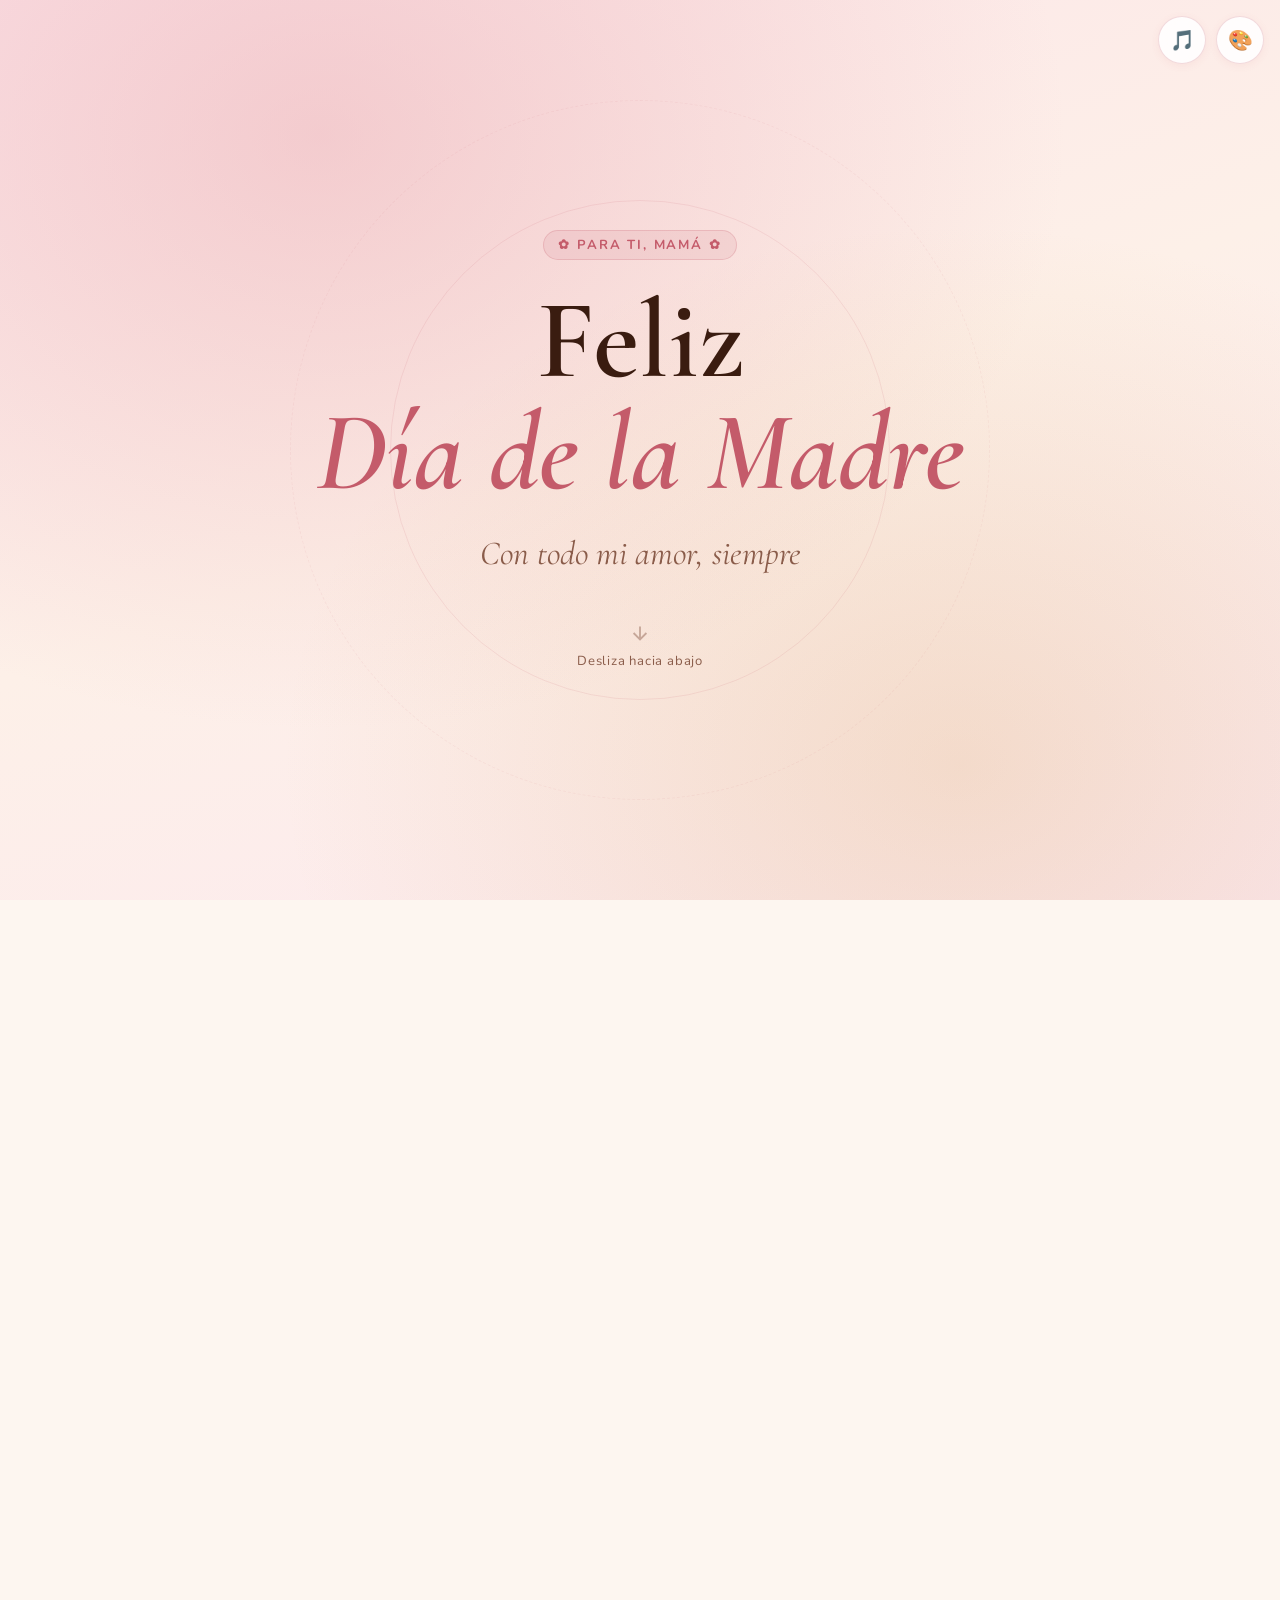
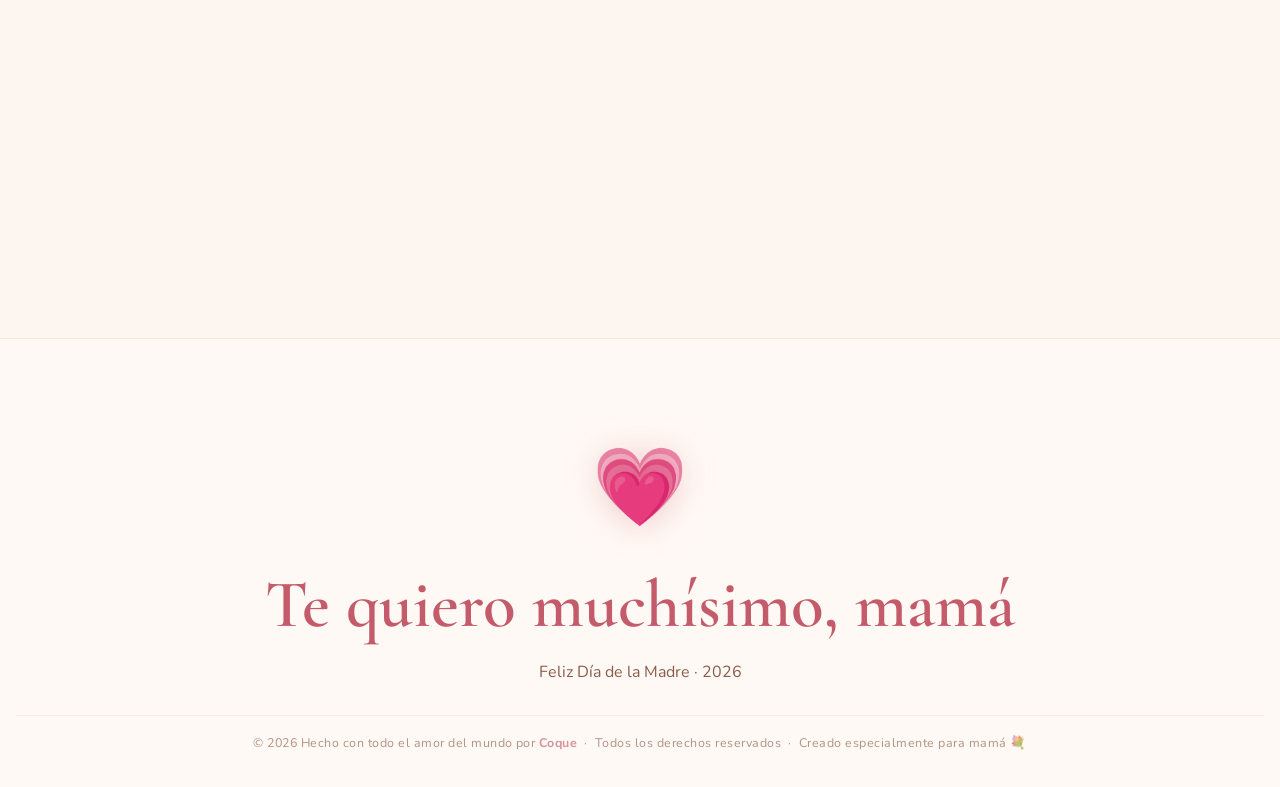
==== index.html @ 152df711 "1" ====
<!DOCTYPE html>
<html lang="es">
<head>
  <meta charset="UTF-8">
  <meta name="viewport" content="width=device-width, initial-scale=1.0">
  <meta name="description" content="Página especial del Día de la Madre">
  <title>Feliz Día de la Madre 💐</title>

  <!-- Google Fonts -->
  <link rel="preconnect" href="https://fonts.googleapis.com">
  <link rel="preconnect" href="https://fonts.gstatic.com" crossorigin>
  <link href="https://fonts.googleapis.com/css2?family=Cormorant+Garamond:ital,wght@0,400;0,600;1,400;1,600&family=Nunito:wght@300;400;600;700&display=swap" rel="stylesheet">

  <link rel="stylesheet" href="style.css">
</head>
<body>

  <!-- CANVAS flores cayendo -->
  <canvas id="flowerCanvas" aria-hidden="true"></canvas>

  <!-- CONTROLES FLOTANTES -->
  <div class="controls-bar" role="toolbar" aria-label="Controles de la página">
    <button class="ctrl-btn" id="musicBtn" aria-label="Activar música" title="Música">🎵</button>
    <button class="ctrl-btn" id="colorBtn" aria-label="Cambiar tema de color" title="Cambiar colores">🎨</button>
  </div>

  <!-- TOAST -->
  <div class="toast" id="toast" role="status" aria-live="polite"></div>

  <!-- HERO HEADER -->
  <header>
    <div class="deco-circle deco-circle-1" aria-hidden="true"></div>
    <div class="deco-circle deco-circle-2" aria-hidden="true"></div>
    <div class="header-content">
      <span class="badge">✿ Para ti, mamá ✿</span>
      <h1 class="hero-title">Feliz<br><em>Día de la Madre</em></h1>
      <p class="hero-subtitle">Con todo mi amor, siempre</p>
      <div class="scroll-hint" aria-label="Desliza hacia abajo para ver más">
        <svg width="22" height="22" viewBox="0 0 24 24" fill="none" stroke="currentColor" stroke-width="2" aria-hidden="true">
          <path d="M12 5v14M5 12l7 7 7-7"/>
        </svg>
        <span>Desliza hacia abajo</span>
      </div>
    </div>
  </header>

  <!-- MENSAJE PRINCIPAL -->
  <section class="message-section fade-in" aria-labelledby="msg-title">
    <span class="section-label">✦ Mi mensaje ✦</span>
    <h2 class="message-title" id="msg-title">
      Para la persona más<br>especial de mi vida
    </h2>
    <div class="message-body">
      <p>Mamá, hay palabras que se quedan pequeñas cuando intento describir todo lo que significas para mí. Eres mi primer hogar, mi refugio en las tormentas y la razón por la que sé lo que es el amor incondicional.</p>
      <p>Cada abrazo tuyo me recuerda que todo va a estar bien. Cada consejo que me has dado lleva en él años de sabiduría y cariño. No hay forma de devolverte todo lo que me has dado, pero quiero que sepas que te llevo en el corazón cada día.</p>
      <p>Gracias por ser tú. Gracias por existir. Gracias por ser mi mamá. 🌸</p>
    </div>
    <div class="divider" aria-hidden="true">
      <div class="divider-line"></div>
      <div class="divider-icon">❋</div>
      <div class="divider-line"></div>
    </div>
  </section>

  <!-- GALERÍA POLAROID -->
  <div class="polaroid-strip fade-in">
    <div class="polaroid">
      <div class="polaroid-img" aria-hidden="true">🌸</div>
      <p class="polaroid-label">Siempre juntas</p>
    </div>
    <div class="polaroid">
      <div class="polaroid-img" aria-hidden="true">💐</div>
      <p class="polaroid-label">Para siempre</p>
    </div>
    <div class="polaroid">
      <div class="polaroid-img" aria-hidden="true">🌷</div>
      <p class="polaroid-label">Te quiero, mamá</p>
    </div>
    <div class="polaroid">
      <div class="polaroid-img" aria-hidden="true">💖</div>
      <p class="polaroid-label">Mi favorita</p>
    </div>
  </div>

  <!-- FOTOS -->
  <section class="photos-section fade-in" aria-labelledby="photos-title">
    <h2 class="photos-title" id="photos-title">Nuestros momentos juntos</h2>
    <p class="photos-hint">Haz clic en los marcos para añadir tus fotos 📷</p>
    <div class="photos-grid">

      <div class="photo-card">
        <label class="upload-slot" for="upload1">
          <input type="file" id="upload1" accept="image/*" onchange="loadPhoto(this)">
          <span class="upload-icon" aria-hidden="true">📷</span>
          <span class="upload-text">Añade una foto aquí</span>
        </label>
        <div class="photo-caption">
          <h3>Recuerdo especial</h3>
          <p>Un momento que siempre llevaré en el corazón.</p>
        </div>
      </div>

      <div class="photo-card">
        <label class="upload-slot" for="upload2">
          <input type="file" id="upload2" accept="image/*" onchange="loadPhoto(this)">
          <span class="upload-icon" aria-hidden="true">🌸</span>
          <span class="upload-text">Añade una foto aquí</span>
        </label>
        <div class="photo-caption">
          <h3>Juntas siempre</h3>
          <p>Porque los mejores momentos son contigo.</p>
        </div>
      </div>

      <div class="photo-card">
        <label class="upload-slot" for="upload3">
          <input type="file" id="upload3" accept="image/*" onchange="loadPhoto(this)">
          <span class="upload-icon" aria-hidden="true">💐</span>
          <span class="upload-text">Añade una foto aquí</span>
        </label>
        <div class="photo-caption">
          <h3>Mi favorita</h3>
          <p>Esa sonrisa que ilumina cualquier lugar.</p>
        </div>
      </div>

      <div class="photo-card">
        <label class="upload-slot" for="upload4">
          <input type="file" id="upload4" accept="image/*" onchange="loadPhoto(this)">
          <span class="upload-icon" aria-hidden="true">💖</span>
          <span class="upload-text">Añade una foto aquí</span>
        </label>
        <div class="photo-caption">
          <h3>Para recordar</h3>
          <p>Mil aventuras más están por venir.</p>
        </div>
      </div>

    </div>
  </section>

  <!-- RAZONES -->
  <section class="reasons-section fade-in" aria-labelledby="reasons-title">
    <h2 class="reasons-title" id="reasons-title">Por qué eres la mejor mamá</h2>
    <ul class="reasons-list">
      <li class="reason-item">
        <span class="reason-number" aria-hidden="true">01</span>
        <span class="reason-text">Porque siempre estás ahí, en los momentos difíciles y en los felices, sin necesidad de que te pida nada.</span>
      </li>
      <li class="reason-item">
        <span class="reason-number" aria-hidden="true">02</span>
        <span class="reason-text">Porque me enseñaste que el amor verdadero se demuestra con hechos, no solo con palabras.</span>
      </li>
      <li class="reason-item">
        <span class="reason-number" aria-hidden="true">03</span>
        <span class="reason-text">Porque tu cocina sabe a hogar y tu abrazo es el lugar más seguro del mundo.</span>
      </li>
      <li class="reason-item">
        <span class="reason-number" aria-hidden="true">04</span>
        <span class="reason-text">Porque nunca me dejaste rendirme cuando todo parecía imposible y creíste en mí incluso cuando yo no lo hacía.</span>
      </li>
      <li class="reason-item">
        <span class="reason-number" aria-hidden="true">05</span>
        <span class="reason-text">Porque eres mi ejemplo, mi inspiración y la persona que más admiro en este mundo. ¡Eres increíble! 🌷</span>
      </li>
    </ul>
  </section>

  <!-- POEMA -->
  <section class="poem-section fade-in" aria-labelledby="poem-title">
    <div class="poem-card">
      <span class="poem-label" id="poem-title">✦ Con todo mi amor ✦</span>
      <blockquote class="poem-text">
        En cada paso que doy<br>
        hay una mano que me guió,<br>
        en cada sonrisa que doy<br>
        hay un amor que me enseñó.<br><br>
        Eres el sol de mi mañana,<br>
        la calma en cada tempestad,<br>
        el hogar donde regreso<br>
        cuando busco la verdad.<br><br>
        Gracias, mamá, por todo,<br>
        por lo que ves y lo que no,<br>
        por quererme sin medida…<br>
        nadie lo hace como tú.
      </blockquote>
      <p class="poem-author">— Con amor ❤️</p>
    </div>
  </section>

  <!-- FOOTER -->
  <footer>
    <span class="footer-heart" aria-hidden="true">💗</span>
    <p class="footer-title">Te quiero muchísimo, mamá</p>
    <p class="footer-sub">Feliz Día de la Madre · 2026</p>
    <div class="footer-copyright">
      <p>
        © 2026 Hecho con todo el amor del mundo por
        <a href="#">Coque</a>
        &nbsp;·&nbsp; Todos los derechos reservados
        &nbsp;·&nbsp; Creado especialmente para mamá 💐
      </p>
    </div>
  </footer>

  <script src="script.js"></script>
</body>
</html>
---- style.css ----
:root {
  --color-bg:        #fdf6f0;
  --color-surface:   #fff9f5;
  --color-border:    rgba(180,100,80,0.12);
  --color-text:      #3a1c10;
  --color-text-muted:#8a5c4a;
  --color-accent:    #c45b6a;
  --color-accent-2:  #e8a0a8;
  --color-gold:      #d4a050;
  --font-display:    'Cormorant Garamond', Georgia, serif;
  --font-body:       'Nunito', 'Helvetica Neue', sans-serif;
  --space-2:  0.5rem;  --space-4:  1rem;    --space-6:  1.5rem;
  --space-8:  2rem;    --space-12: 3rem;    --space-16: 4rem;
  --space-24: 6rem;
  --radius-md: 0.75rem; --radius-lg: 1.25rem; --radius-full: 9999px;
  --shadow-sm: 0 2px 8px  rgba(196,91,106,0.07);
  --shadow-md: 0 6px 24px rgba(196,91,106,0.12);
  --shadow-lg: 0 16px 48px rgba(196,91,106,0.18);
  --transition: 220ms cubic-bezier(0.16,1,0.3,1);
  --theme-bg1: #fce4e8;
  --theme-bg2: #fdf0e8;
  --theme-bg3: #fce8f0;
}

/* ── RESET ── */
*, *::before, *::after { box-sizing: border-box; margin: 0; padding: 0; }
html { scroll-behavior: smooth; -webkit-font-smoothing: antialiased; }
body {
  font-family: var(--font-body);
  font-size: clamp(1rem, 0.95rem + 0.25vw, 1.125rem);
  color: var(--color-text);
  background: var(--color-bg);
  min-height: 100dvh;
  overflow-x: hidden;
  transition: background 0.7s ease, color 0.5s ease;
}
img { display: block; max-width: 100%; height: auto; }

/* ── CANVAS ── */
#flowerCanvas {
  position: fixed; inset: 0;
  pointer-events: none; z-index: 0;
  width: 100%; height: 100%;
}

/* ── CONTROLS ── */
.controls-bar {
  position: fixed; top: 16px; right: 16px;
  display: flex; gap: 10px; z-index: 100;
}
.ctrl-btn {
  width: 48px; height: 48px;
  border-radius: var(--radius-full);
  background: rgba(255,255,255,0.88);
  backdrop-filter: blur(12px);
  -webkit-backdrop-filter: blur(12px);
  border: 1.5px solid rgba(196,91,106,0.22);
  box-shadow: var(--shadow-sm);
  display: flex; align-items: center; justify-content: center;
  font-size: 1.25rem; cursor: pointer;
  transition: transform var(--transition), box-shadow var(--transition), background var(--transition);
  -webkit-tap-highlight-color: transparent;
  user-select: none;
}
.ctrl-btn:hover  { box-shadow: var(--shadow-md); background: rgba(255,255,255,0.98); transform: scale(1.08); }
.ctrl-btn:active { transform: scale(0.9); }

/* ── TOAST ── */
.toast {
  position: fixed; bottom: 28px; left: 50%;
  transform: translateX(-50%) translateY(70px);
  background: rgba(255,255,255,0.96);
  backdrop-filter: blur(14px);
  -webkit-backdrop-filter: blur(14px);
  border: 1px solid rgba(196,91,106,0.18);
  border-radius: var(--radius-full);
  padding: 0.55em 1.5em;
  font-size: 0.88rem; color: var(--color-accent);
  font-weight: 600; box-shadow: var(--shadow-md);
  z-index: 200; opacity: 0; pointer-events: none;
  transition: transform 0.45s cubic-bezier(0.16,1,0.3,1), opacity 0.45s;
  white-space: nowrap;
}
.toast.show { transform: translateX(-50%) translateY(0); opacity: 1; }

/* ── RIPPLE TOUCH ── */
.ripple {
  position: fixed; border-radius: 50%;
  background: radial-gradient(circle, rgba(196,91,106,0.28), transparent 70%);
  transform: scale(0); pointer-events: none; z-index: 999;
  animation: rippleOut 0.65s ease-out forwards;
}
@keyframes rippleOut { to { transform: scale(1); opacity: 0; } }

/* ── HERO HEADER ── */
header {
  position: relative; min-height: 100svh;
  display: flex; flex-direction: column;
  align-items: center; justify-content: center;
  text-align: center;
  padding: var(--space-12) var(--space-4);
  background: linear-gradient(160deg,
    var(--theme-bg1) 0%,
    var(--theme-bg2) 50%,
    var(--theme-bg3) 100%);
  overflow: hidden; z-index: 1;
  transition: background 0.7s ease;
}
header::before {
  content: ''; position: absolute; inset: 0; z-index: 0;
  background:
    radial-gradient(ellipse at 25% 15%, rgba(230,160,168,0.4) 0%, transparent 55%),
    radial-gradient(ellipse at 75% 85%, rgba(212,160,80,0.22) 0%, transparent 50%);
  pointer-events: none;
}
.header-content { position: relative; z-index: 1; max-width: 700px; }

.badge {
  display: inline-block;
  font-size: clamp(0.7rem, 0.65rem + 0.25vw, 0.82rem);
  font-weight: 700; letter-spacing: 0.14em; text-transform: uppercase;
  color: var(--color-accent);
  background: rgba(196,91,106,0.1);
  border: 1px solid rgba(196,91,106,0.22);
  padding: 0.4em 1.1em; border-radius: var(--radius-full);
  margin-bottom: var(--space-6);
  animation: badgePop 0.7s cubic-bezier(0.16,1,0.3,1) both;
}
@keyframes badgePop { from { opacity:0; transform:scale(0.8); } to { opacity:1; transform:scale(1); } }

.hero-title {
  font-family: var(--font-display);
  font-size: clamp(3.2rem, 1rem + 7.5vw, 8rem);
  font-weight: 600; line-height: 1.0;
  color: var(--color-text);
  margin-bottom: var(--space-6);
  animation: heroSlide 1s cubic-bezier(0.16,1,0.3,1) 0.1s both;
}
.hero-title em { font-style: italic; color: var(--color-accent); }
@keyframes heroSlide { from { opacity:0; transform:translateY(28px); } to { opacity:1; transform:translateY(0); } }

.hero-subtitle {
  font-family: var(--font-display);
  font-size: clamp(1.3rem, 0.9rem + 1.6vw, 2.1rem);
  font-style: italic; color: var(--color-text-muted);
  margin-bottom: var(--space-12); font-weight: 400;
  animation: heroSlide 1s cubic-bezier(0.16,1,0.3,1) 0.25s both;
}

.deco-circle {
  position: absolute; border-radius: 50%; pointer-events: none;
}
.deco-circle-1 {
  width: clamp(200px,40vw,500px); height: clamp(200px,40vw,500px);
  border: 1px solid rgba(196,91,106,0.12);
  top: 50%; left: 50%; transform: translate(-50%,-50%);
  animation: spinSlow 30s linear infinite;
}
.deco-circle-2 {
  width: clamp(280px,55vw,700px); height: clamp(280px,55vw,700px);
  border: 1px dashed rgba(196,91,106,0.07);
  top: 50%; left: 50%; transform: translate(-50%,-50%);
  animation: spinSlow 50s linear infinite reverse;
}
@keyframes spinSlow { to { transform: translate(-50%,-50%) rotate(360deg); } }

.scroll-hint {
  display: flex; flex-direction: column; align-items: center; gap: var(--space-2);
  color: var(--color-text-muted); font-size: 0.82rem; letter-spacing: 0.06em;
  animation: bounce 2.2s ease-in-out infinite, heroSlide 1s cubic-bezier(0.16,1,0.3,1) 0.4s both;
}
.scroll-hint svg { opacity: 0.45; }
@keyframes bounce { 0%,100%{transform:translateY(0)} 50%{transform:translateY(7px)} }

/* ── SECTIONS ── */
section { position: relative; z-index: 1; }

.section-label {
  font-size: clamp(0.7rem,0.65rem + 0.2vw,0.82rem);
  font-weight: 700; letter-spacing: 0.16em; text-transform: uppercase;
  color: var(--color-gold); margin-bottom: var(--space-4); display: block;
}

/* ── MENSAJE ── */
.message-section {
  padding: var(--space-24) var(--space-4);
  max-width: 800px; margin-inline: auto; text-align: center;
}
.message-title {
  font-family: var(--font-display);
  font-size: clamp(2.2rem, 1rem + 3.8vw, 4.5rem);
  font-weight: 600; line-height: 1.12;
  margin-bottom: var(--space-8); color: var(--color-text);
}
.message-body {
  font-size: clamp(1rem, 0.95rem + 0.3vw, 1.22rem);
  line-height: 1.9; color: var(--color-text-muted);
  max-width: 62ch; margin-inline: auto;
}
.message-body p + p { margin-top: var(--space-4); }
.divider {
  display: flex; align-items: center; justify-content: center;
  gap: var(--space-4); margin: var(--space-12) auto; max-width: 320px;
}
.divider-line { flex:1; height:1px; background:var(--color-border); }
.divider-icon { color: var(--color-accent); font-size: 1.2rem; }

/* ── POLAROID ── */
.polaroid-strip {
  display: flex; gap: var(--space-8);
  justify-content: center; flex-wrap: wrap;
  padding: var(--space-12) var(--space-4);
  background: linear-gradient(135deg, rgba(252,228,232,0.5) 0%, rgba(253,240,232,0.5) 100%);
}
.polaroid {
  background: #fff; padding: 14px 14px 48px;
  box-shadow: 0 4px 18px rgba(0,0,0,0.12), 0 1px 4px rgba(0,0,0,0.06);
  border-radius: 3px; width: min(180px, 44vw);
  transform: rotate(var(--tilt, -2deg));
  transition: transform var(--transition), box-shadow var(--transition);
}
.polaroid:hover { transform: rotate(0deg) scale(1.06); box-shadow: 0 12px 40px rgba(0,0,0,0.18); }
.polaroid:nth-child(2) { --tilt: 1.8deg; }
.polaroid:nth-child(3) { --tilt: -3deg; }
.polaroid:nth-child(4) { --tilt: 2.5deg; }
.polaroid-img {
  width: 100%; aspect-ratio: 1; object-fit: cover;
  background: linear-gradient(135deg, #fce4e8, #fdf0e8);
  display: flex; align-items: center; justify-content: center;
  font-size: 2.5rem; border-radius: 2px;
}
.polaroid-label {
  text-align: center; margin-top: 12px;
  font-family: var(--font-display); font-size: 0.9rem;
  color: #666; font-style: italic;
}

/* ── FOTOS ── */
.photos-section {
  padding: var(--space-16) var(--space-4) var(--space-24);
  background: linear-gradient(180deg, var(--color-bg) 0%, rgba(252,232,240,0.55) 50%, var(--color-bg) 100%);
  transition: background 0.7s ease;
}
.photos-title {
  font-family: var(--font-display);
  font-size: clamp(2rem,1rem + 2.8vw,3.5rem);
  font-weight: 600; font-style: italic; text-align: center;
  margin-bottom: var(--space-4); color: var(--color-text);
}
.photos-hint {
  text-align: center; color: var(--color-text-muted);
  margin-bottom: var(--space-12); font-size: 0.95rem;
}
.photos-grid {
  display: grid;
  grid-template-columns: repeat(auto-fill, minmax(min(280px,100%), 1fr));
  gap: var(--space-6); max-width: 1100px; margin-inline: auto;
}
.photo-card {
  background: var(--color-surface); border-radius: var(--radius-lg);
  overflow: hidden; box-shadow: var(--shadow-sm);
  transition: box-shadow var(--transition), transform var(--transition);
  border: 1px solid var(--color-border);
}
.photo-card:hover { box-shadow: var(--shadow-lg); transform: translateY(-5px) rotate(-0.6deg); }
.photo-card:nth-child(even):hover { transform: translateY(-5px) rotate(0.6deg); }
.photo-card img {
  width: 100%; aspect-ratio: 4/3; object-fit: cover; display: block;
  transition: transform 420ms cubic-bezier(0.16,1,0.3,1);
}
.photo-card:hover img { transform: scale(1.05); }
.photo-caption { padding: var(--space-4) var(--space-6) var(--space-6); }
.photo-caption h3 {
  font-family: var(--font-display);
  font-size: clamp(1.2rem,1rem + 0.7vw,1.7rem);
  font-weight: 600; color: var(--color-text); margin-bottom: var(--space-2);
}
.photo-caption p { font-size: 0.88rem; color: var(--color-text-muted); line-height: 1.65; }
.upload-slot {
  border: 2px dashed rgba(196,91,106,0.3);
  background: rgba(196,91,106,0.03);
  display: flex; flex-direction: column; align-items: center; justify-content: center;
  gap: var(--space-4); cursor: pointer;
  border-radius: var(--radius-lg); aspect-ratio: 4/3;
  transition: background var(--transition), border-color var(--transition), transform var(--transition);
}
.upload-slot:hover, .upload-slot:focus-within {
  background: rgba(196,91,106,0.08); border-color: var(--color-accent); transform: scale(1.02);
}
.upload-slot input { display: none; }
.upload-icon { font-size: 2.8rem; }
.upload-text { font-size: 0.88rem; color: var(--color-accent); font-weight: 700; text-align: center; }

/* ── RAZONES ── */
.reasons-section { padding: var(--space-24) var(--space-4); max-width: 900px; margin-inline: auto; }
.reasons-title {
  font-family: var(--font-display);
  font-size: clamp(2rem, 1rem + 3vw, 3.8rem);
  font-weight: 600; text-align: center;
  margin-bottom: var(--space-12); color: var(--color-text);
}
.reasons-list { list-style: none; display: flex; flex-direction: column; gap: var(--space-4); }
.reason-item {
  display: flex; align-items: flex-start; gap: var(--space-6);
  background: var(--color-surface); border-radius: var(--radius-lg);
  padding: var(--space-6) var(--space-8); box-shadow: var(--shadow-sm);
  border: 1px solid var(--color-border);
  transition: box-shadow var(--transition), transform var(--transition), border-color var(--transition);
}
.reason-item:hover { box-shadow: var(--shadow-md); transform: translateX(6px); border-color: rgba(196,91,106,0.3); }
.reason-number {
  font-family: var(--font-display);
  font-size: clamp(2rem,1.5rem + 1.2vw,3.2rem);
  font-weight: 600; color: var(--color-accent-2); line-height: 1; min-width: 2.8rem;
}
.reason-text {
  font-size: clamp(1rem, 0.95rem + 0.2vw, 1.18rem);
  color: var(--color-text); line-height: 1.75; padding-top: 0.15em;
}

/* ── POEMA ── */
.poem-section {
  padding: var(--space-24) var(--space-4);
  background: linear-gradient(135deg, var(--theme-bg1) 0%, var(--theme-bg2) 100%);
  text-align: center; transition: background 0.7s ease;
}
.poem-card {
  max-width: 620px; margin-inline: auto;
  background: rgba(255,255,255,0.72);
  backdrop-filter: blur(10px); -webkit-backdrop-filter: blur(10px);
  border-radius: var(--radius-lg); padding: var(--space-12);
  box-shadow: var(--shadow-md); border: 1px solid rgba(196,91,106,0.14);
  position: relative; overflow: hidden;
}
.poem-card::before {
  content: '"'; position: absolute; top: -0.2em; left: 0.3em;
  font-family: var(--font-display); font-size: 10rem; line-height: 1;
  color: rgba(196,91,106,0.07); pointer-events: none;
  font-style: italic; font-weight: 600;
}
.poem-label {
  font-size: 0.78rem; letter-spacing: 0.16em; text-transform: uppercase;
  color: var(--color-gold); font-weight: 700; margin-bottom: var(--space-6); display: block;
}
.poem-text {
  font-family: var(--font-display);
  font-size: clamp(1.15rem, 0.9rem + 0.8vw, 1.6rem);
  font-style: italic; line-height: 2.1; color: var(--color-text); position: relative; z-index: 1;
}
.poem-author { margin-top: var(--space-6); font-size: 0.9rem; color: var(--color-text-muted); }

/* ── FOOTER ── */
footer {
  padding: var(--space-24) var(--space-4) var(--space-8);
  text-align: center; background: var(--color-surface);
  border-top: 1px solid var(--color-border);
}
.footer-heart {
  font-size: clamp(3.5rem, 2rem + 3.5vw, 7rem);
  margin-bottom: var(--space-6); display: block;
  animation: heartbeat 1.5s ease-in-out infinite;
  filter: drop-shadow(0 0 18px rgba(196,91,106,0.35));
}
@keyframes heartbeat {
  0%,100%{transform:scale(1)} 14%{transform:scale(1.17)}
  28%{transform:scale(1)}    42%{transform:scale(1.09)} 56%{transform:scale(1)}
}
.footer-title {
  font-family: var(--font-display);
  font-size: clamp(2.2rem, 1rem + 4vw, 5.5rem);
  font-weight: 600; color: var(--color-accent); margin-bottom: var(--space-4);
}
.footer-sub { font-size: 1rem; color: var(--color-text-muted); margin-bottom: var(--space-8); }
.footer-copyright {
  font-size: 0.78rem; color: var(--color-text-muted); opacity: 0.65;
  letter-spacing: 0.04em;
  border-top: 1px solid var(--color-border);
  padding-top: var(--space-4); margin-top: var(--space-4); line-height: 1.8;
}
.footer-copyright a { color: var(--color-accent); text-decoration: none; font-weight: 700; }
.footer-copyright a:hover { text-decoration: underline; }

/* ── FADE-IN SCROLL ── */
.fade-in {
  opacity: 0; transform: translateY(24px);
  transition: opacity 0.75s cubic-bezier(0.16,1,0.3,1), transform 0.75s cubic-bezier(0.16,1,0.3,1);
}
.fade-in.visible { opacity: 1; transform: translateY(0); }

/* ── RESPONSIVE ── */
@media (max-width: 640px) {
  .photo-card:hover  { transform: translateY(-3px) rotate(0); }
  .reason-item       { flex-direction: column; gap: var(--space-2); padding: var(--space-4); }
  .poem-card         { padding: var(--space-8) var(--space-5); }
  .poem-card::before { font-size: 7rem; }
  .polaroid          { width: min(140px, 40vw); }
}
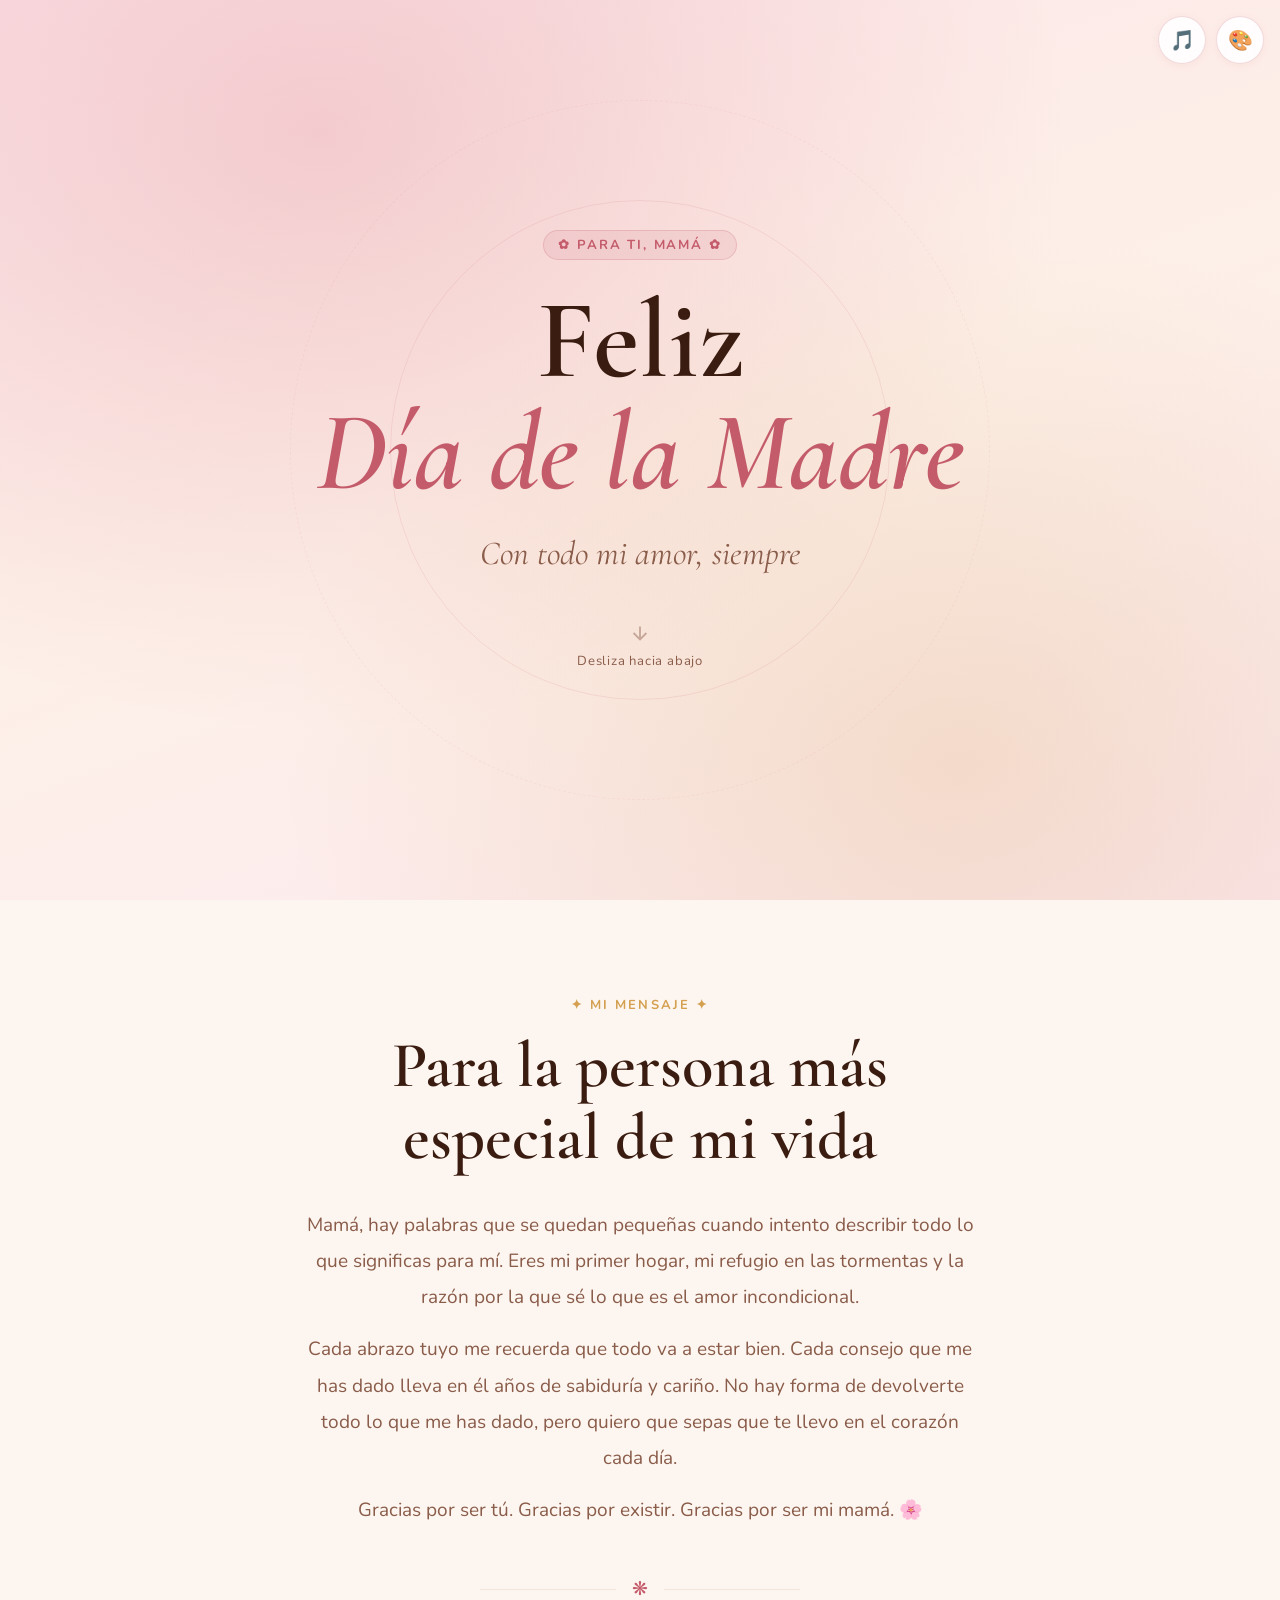
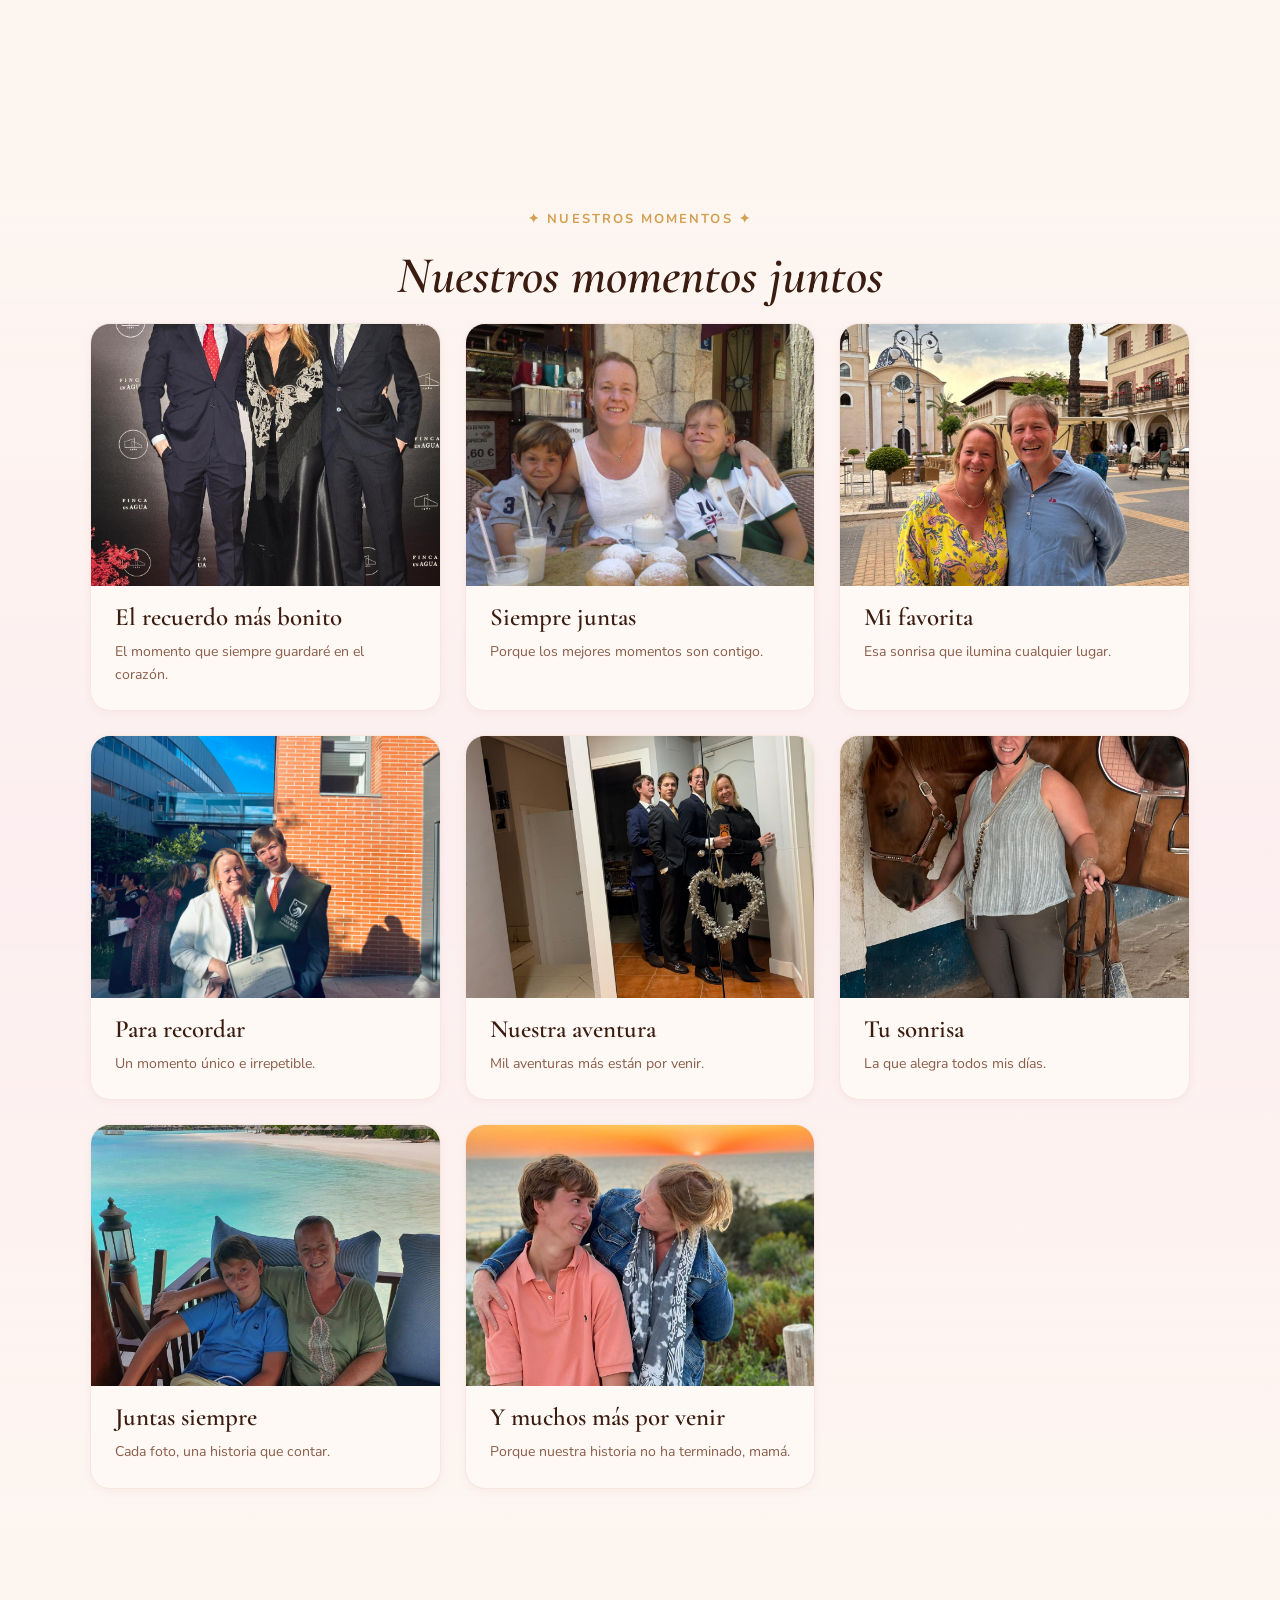
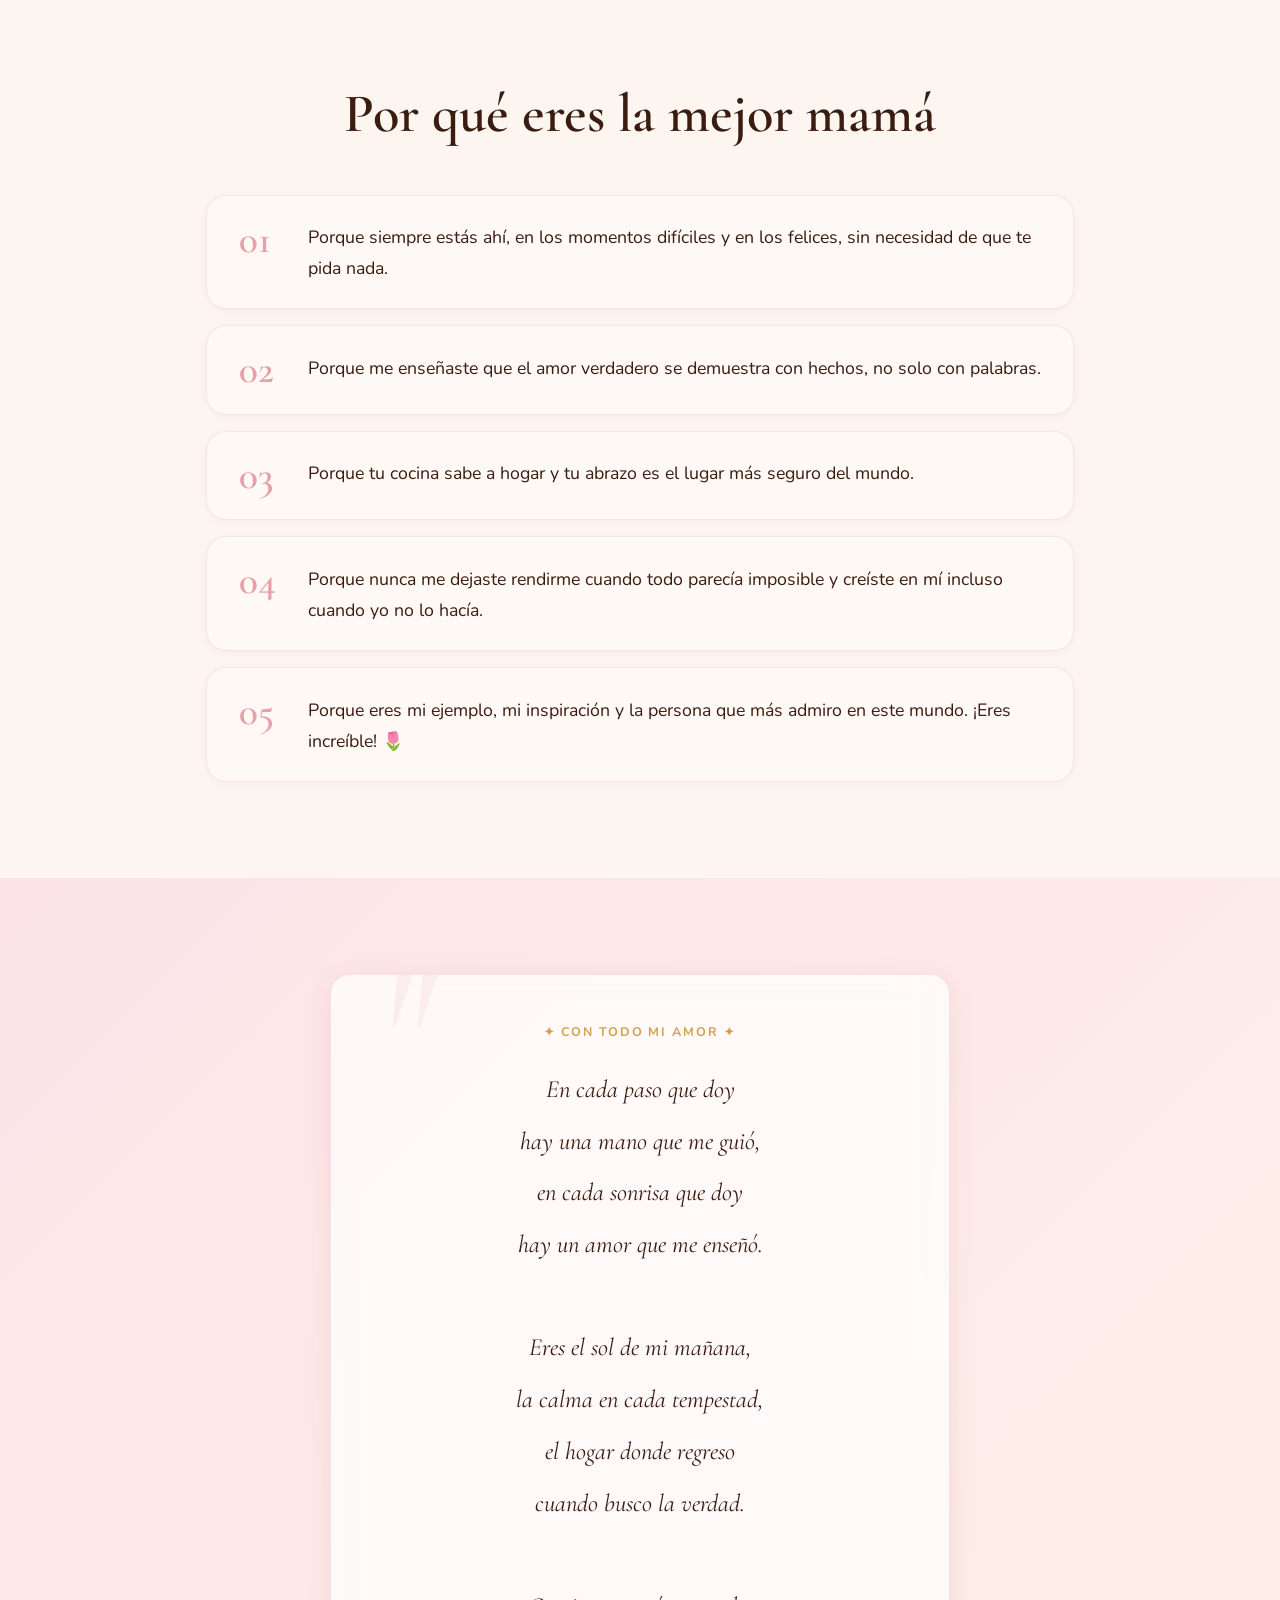
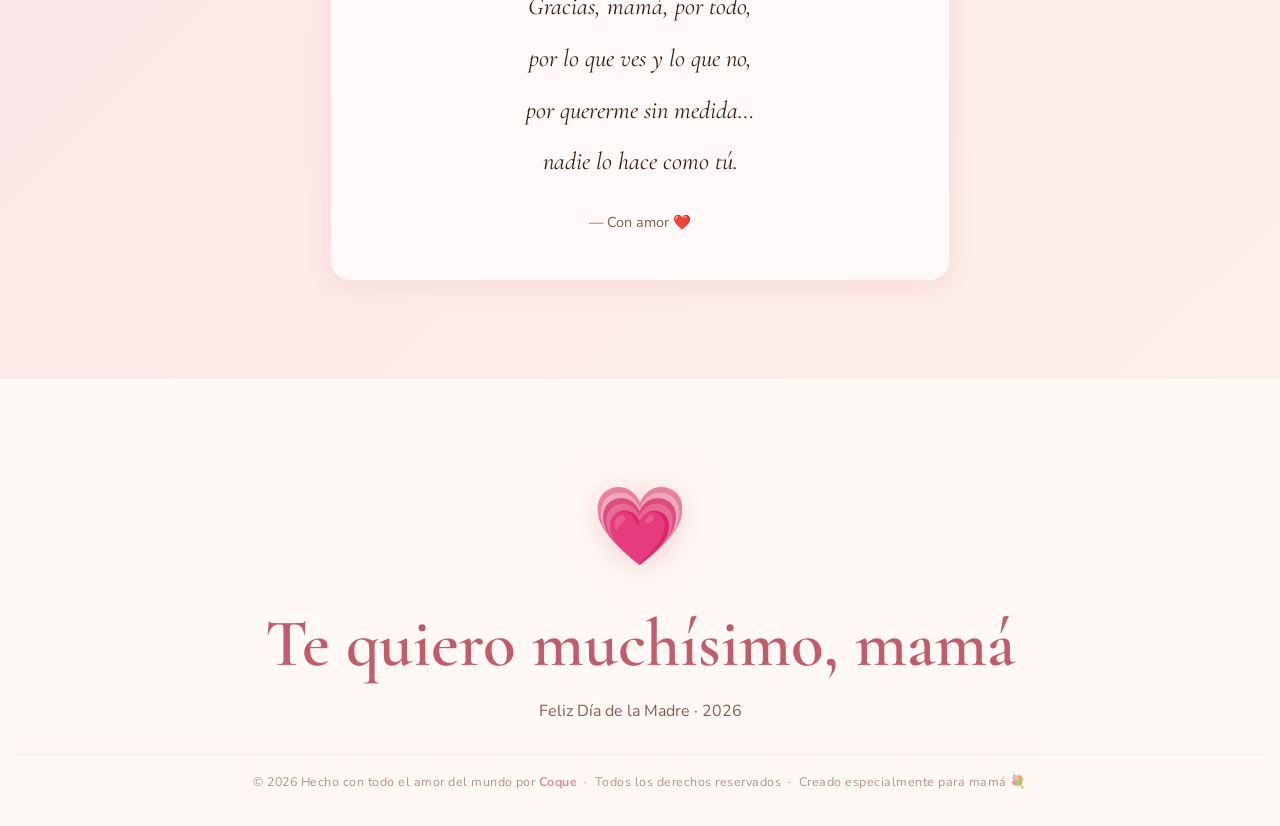
==== commit 4665dc16: "2" ====
--- a/index.html
+++ b/index.html
@@ -5,29 +5,23 @@
   <meta name="viewport" content="width=device-width, initial-scale=1.0">
   <meta name="description" content="Página especial del Día de la Madre">
   <title>Feliz Día de la Madre 💐</title>
-
-  <!-- Google Fonts -->
   <link rel="preconnect" href="https://fonts.googleapis.com">
   <link rel="preconnect" href="https://fonts.gstatic.com" crossorigin>
   <link href="https://fonts.googleapis.com/css2?family=Cormorant+Garamond:ital,wght@0,400;0,600;1,400;1,600&family=Nunito:wght@300;400;600;700&display=swap" rel="stylesheet">
-
   <link rel="stylesheet" href="style.css">
 </head>
 <body>
 
-  <!-- CANVAS flores cayendo -->
   <canvas id="flowerCanvas" aria-hidden="true"></canvas>
 
-  <!-- CONTROLES FLOTANTES -->
-  <div class="controls-bar" role="toolbar" aria-label="Controles de la página">
-    <button class="ctrl-btn" id="musicBtn" aria-label="Activar música" title="Música">🎵</button>
-    <button class="ctrl-btn" id="colorBtn" aria-label="Cambiar tema de color" title="Cambiar colores">🎨</button>
+  <div class="controls-bar" role="toolbar" aria-label="Controles">
+    <button class="ctrl-btn" id="musicBtn" title="Música">🎵</button>
+    <button class="ctrl-btn" id="colorBtn" title="Cambiar colores">🎨</button>
   </div>
 
-  <!-- TOAST -->
   <div class="toast" id="toast" role="status" aria-live="polite"></div>
 
-  <!-- HERO HEADER -->
+  <!-- ── HERO ── -->
   <header>
     <div class="deco-circle deco-circle-1" aria-hidden="true"></div>
     <div class="deco-circle deco-circle-2" aria-hidden="true"></div>
@@ -35,8 +29,8 @@
       <span class="badge">✿ Para ti, mamá ✿</span>
       <h1 class="hero-title">Feliz<br><em>Día de la Madre</em></h1>
       <p class="hero-subtitle">Con todo mi amor, siempre</p>
-      <div class="scroll-hint" aria-label="Desliza hacia abajo para ver más">
-        <svg width="22" height="22" viewBox="0 0 24 24" fill="none" stroke="currentColor" stroke-width="2" aria-hidden="true">
+      <div class="scroll-hint" aria-hidden="true">
+        <svg width="22" height="22" viewBox="0 0 24 24" fill="none" stroke="currentColor" stroke-width="2">
           <path d="M12 5v14M5 12l7 7 7-7"/>
         </svg>
         <span>Desliza hacia abajo</span>
@@ -44,12 +38,10 @@
     </div>
   </header>
 
-  <!-- MENSAJE PRINCIPAL -->
-  <section class="message-section fade-in" aria-labelledby="msg-title">
+  <!-- ── MENSAJE ── -->
+  <section class="message-section fade-in">
     <span class="section-label">✦ Mi mensaje ✦</span>
-    <h2 class="message-title" id="msg-title">
-      Para la persona más<br>especial de mi vida
-    </h2>
+    <h2 class="message-title">Para la persona más<br>especial de mi vida</h2>
     <div class="message-body">
       <p>Mamá, hay palabras que se quedan pequeñas cuando intento describir todo lo que significas para mí. Eres mi primer hogar, mi refugio en las tormentas y la razón por la que sé lo que es el amor incondicional.</p>
       <p>Cada abrazo tuyo me recuerda que todo va a estar bien. Cada consejo que me has dado lleva en él años de sabiduría y cariño. No hay forma de devolverte todo lo que me has dado, pero quiero que sepas que te llevo en el corazón cada día.</p>
@@ -62,114 +54,118 @@
     </div>
   </section>
 
-  <!-- GALERÍA POLAROID -->
-  <div class="polaroid-strip fade-in">
-    <div class="polaroid">
-      <div class="polaroid-img" aria-hidden="true">🌸</div>
-      <p class="polaroid-label">Siempre juntas</p>
-    </div>
-    <div class="polaroid">
-      <div class="polaroid-img" aria-hidden="true">💐</div>
-      <p class="polaroid-label">Para siempre</p>
-    </div>
-    <div class="polaroid">
-      <div class="polaroid-img" aria-hidden="true">🌷</div>
-      <p class="polaroid-label">Te quiero, mamá</p>
-    </div>
-    <div class="polaroid">
-      <div class="polaroid-img" aria-hidden="true">💖</div>
-      <p class="polaroid-label">Mi favorita</p>
-    </div>
-  </div>
-
-  <!-- FOTOS -->
-  <section class="photos-section fade-in" aria-labelledby="photos-title">
-    <h2 class="photos-title" id="photos-title">Nuestros momentos juntos</h2>
-    <p class="photos-hint">Haz clic en los marcos para añadir tus fotos 📷</p>
+  <!-- ── GALERÍA DE 8 FOTOS ── -->
+  <section class="photos-section fade-in">
+    <span class="section-label" style="text-align:center;display:block;">✦ Nuestros momentos ✦</span>
+    <h2 class="photos-title">Nuestros momentos juntos</h2>
     <div class="photos-grid">
 
-      <div class="photo-card">
-        <label class="upload-slot" for="upload1">
-          <input type="file" id="upload1" accept="image/*" onchange="loadPhoto(this)">
-          <span class="upload-icon" aria-hidden="true">📷</span>
-          <span class="upload-text">Añade una foto aquí</span>
-        </label>
-        <div class="photo-caption">
-          <h3>Recuerdo especial</h3>
-          <p>Un momento que siempre llevaré en el corazón.</p>
-        </div>
-      </div>
-
-      <div class="photo-card">
-        <label class="upload-slot" for="upload2">
-          <input type="file" id="upload2" accept="image/*" onchange="loadPhoto(this)">
-          <span class="upload-icon" aria-hidden="true">🌸</span>
-          <span class="upload-text">Añade una foto aquí</span>
-        </label>
-        <div class="photo-caption">
-          <h3>Juntas siempre</h3>
+      <!-- Foto 1 — WIDE (2 columnas) -->
+      <div class="photo-card photo-card--wide">
+        <img src="images/WhatsApp Image 2026-05-03 at 11.11.01.jpeg" alt="El recuerdo más bonito" loading="lazy">
+        <div class="photo-caption">
+          <h3>El recuerdo más bonito</h3>
+          <p>El momento que siempre guardaré en el corazón.</p>
+        </div>
+      </div>
+
+      <!-- Foto 2 -->
+      <div class="photo-card">
+        <img src="images/WhatsApp Image 2026-05-03 at 11.11.02 (1).jpeg" alt="Siempre juntas" loading="lazy">
+        <div class="photo-caption">
+          <h3>Siempre juntas</h3>
           <p>Porque los mejores momentos son contigo.</p>
         </div>
       </div>
 
-      <div class="photo-card">
-        <label class="upload-slot" for="upload3">
-          <input type="file" id="upload3" accept="image/*" onchange="loadPhoto(this)">
-          <span class="upload-icon" aria-hidden="true">💐</span>
-          <span class="upload-text">Añade una foto aquí</span>
-        </label>
+      <!-- Foto 3 -->
+      <div class="photo-card">
+        <img src="images/WhatsApp Image 2026-05-03 at 11.11.02 (2).jpeg" alt="Mi favorita" loading="lazy">
         <div class="photo-caption">
           <h3>Mi favorita</h3>
           <p>Esa sonrisa que ilumina cualquier lugar.</p>
         </div>
       </div>
 
-      <div class="photo-card">
-        <label class="upload-slot" for="upload4">
-          <input type="file" id="upload4" accept="image/*" onchange="loadPhoto(this)">
-          <span class="upload-icon" aria-hidden="true">💖</span>
-          <span class="upload-text">Añade una foto aquí</span>
-        </label>
+      <!-- Foto 4 -->
+      <div class="photo-card">
+        <img src="images/WhatsApp Image 2026-05-03 at 11.11.02.jpeg" alt="Para recordar" loading="lazy">
         <div class="photo-caption">
           <h3>Para recordar</h3>
+          <p>Un momento único e irrepetible.</p>
+        </div>
+      </div>
+
+      <!-- Foto 5 -->
+      <div class="photo-card">
+        <img src="images/WhatsApp Image 2026-05-03 at 11.11.04 (1).jpeg" alt="Nuestra aventura" loading="lazy">
+        <div class="photo-caption">
+          <h3>Nuestra aventura</h3>
           <p>Mil aventuras más están por venir.</p>
         </div>
       </div>
 
-    </div>
-  </section>
-
-  <!-- RAZONES -->
-  <section class="reasons-section fade-in" aria-labelledby="reasons-title">
-    <h2 class="reasons-title" id="reasons-title">Por qué eres la mejor mamá</h2>
+      <!-- Foto 6 -->
+      <div class="photo-card">
+        <img src="images/WhatsApp Image 2026-05-03 at 11.11.04.jpeg" alt="Tu sonrisa" loading="lazy">
+        <div class="photo-caption">
+          <h3>Tu sonrisa</h3>
+          <p>La que alegra todos mis días.</p>
+        </div>
+      </div>
+
+      <!-- Foto 7 -->
+      <div class="photo-card">
+        <img src="images/WhatsApp Image 2026-05-03 at 11.19.57.jpeg" alt="Juntas siempre" loading="lazy">
+        <div class="photo-caption">
+          <h3>Juntas siempre</h3>
+          <p>Cada foto, una historia que contar.</p>
+        </div>
+      </div>
+
+      <!-- Foto 8 — WIDE (2 columnas) -->
+      <div class="photo-card photo-card--wide">
+        <img src="images/WhatsApp Image 2026-05-03 at 11.20.36.jpeg" alt="Y muchos más por venir" loading="lazy">
+        <div class="photo-caption">
+          <h3>Y muchos más por venir</h3>
+          <p>Porque nuestra historia no ha terminado, mamá.</p>
+        </div>
+      </div>
+
+    </div>
+  </section>
+
+  <!-- ── RAZONES ── -->
+  <section class="reasons-section fade-in">
+    <h2 class="reasons-title">Por qué eres la mejor mamá</h2>
     <ul class="reasons-list">
       <li class="reason-item">
-        <span class="reason-number" aria-hidden="true">01</span>
+        <span class="reason-number">01</span>
         <span class="reason-text">Porque siempre estás ahí, en los momentos difíciles y en los felices, sin necesidad de que te pida nada.</span>
       </li>
       <li class="reason-item">
-        <span class="reason-number" aria-hidden="true">02</span>
+        <span class="reason-number">02</span>
         <span class="reason-text">Porque me enseñaste que el amor verdadero se demuestra con hechos, no solo con palabras.</span>
       </li>
       <li class="reason-item">
-        <span class="reason-number" aria-hidden="true">03</span>
+        <span class="reason-number">03</span>
         <span class="reason-text">Porque tu cocina sabe a hogar y tu abrazo es el lugar más seguro del mundo.</span>
       </li>
       <li class="reason-item">
-        <span class="reason-number" aria-hidden="true">04</span>
+        <span class="reason-number">04</span>
         <span class="reason-text">Porque nunca me dejaste rendirme cuando todo parecía imposible y creíste en mí incluso cuando yo no lo hacía.</span>
       </li>
       <li class="reason-item">
-        <span class="reason-number" aria-hidden="true">05</span>
+        <span class="reason-number">05</span>
         <span class="reason-text">Porque eres mi ejemplo, mi inspiración y la persona que más admiro en este mundo. ¡Eres increíble! 🌷</span>
       </li>
     </ul>
   </section>
 
-  <!-- POEMA -->
-  <section class="poem-section fade-in" aria-labelledby="poem-title">
+  <!-- ── POEMA ── -->
+  <section class="poem-section fade-in">
     <div class="poem-card">
-      <span class="poem-label" id="poem-title">✦ Con todo mi amor ✦</span>
+      <span class="poem-label">✦ Con todo mi amor ✦</span>
       <blockquote class="poem-text">
         En cada paso que doy<br>
         hay una mano que me guió,<br>
@@ -188,7 +184,7 @@
     </div>
   </section>
 
-  <!-- FOOTER -->
+  <!-- ── FOOTER ── -->
   <footer>
     <span class="footer-heart" aria-hidden="true">💗</span>
     <p class="footer-title">Te quiero muchísimo, mamá</p>
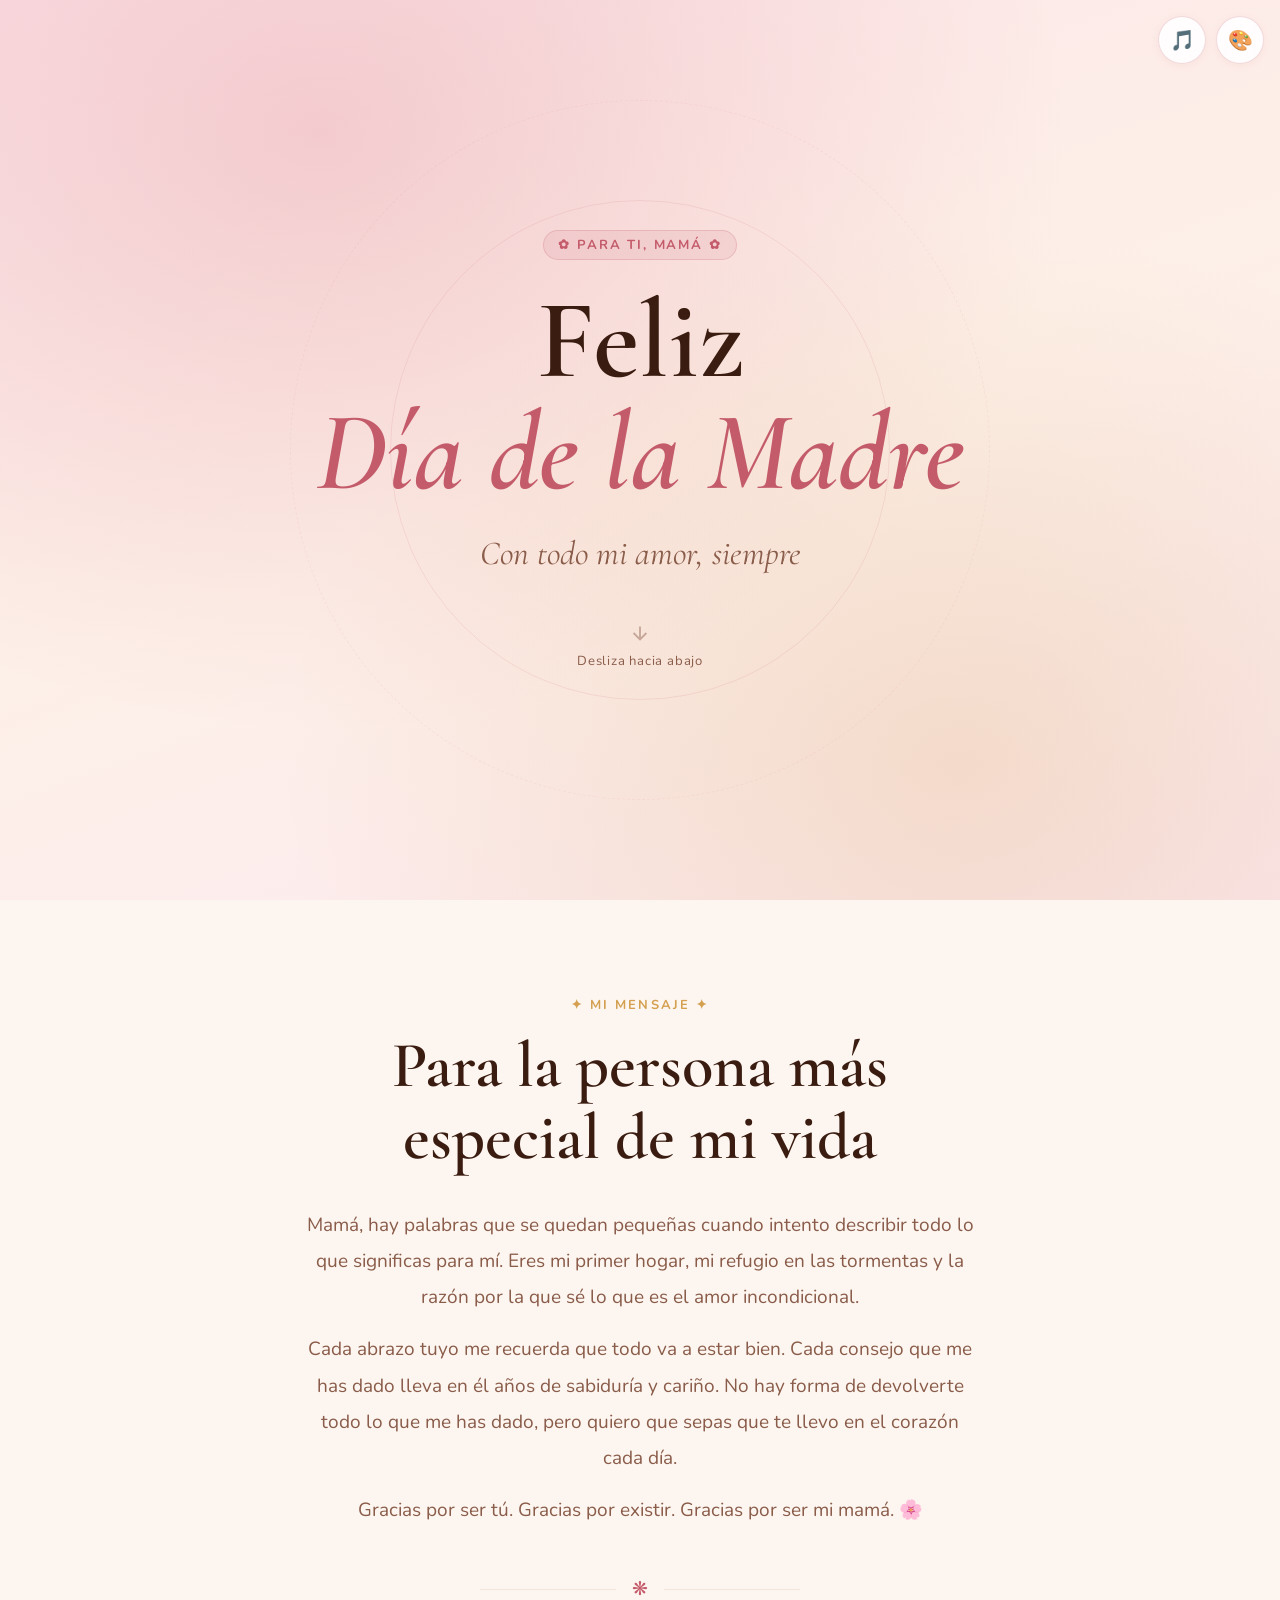
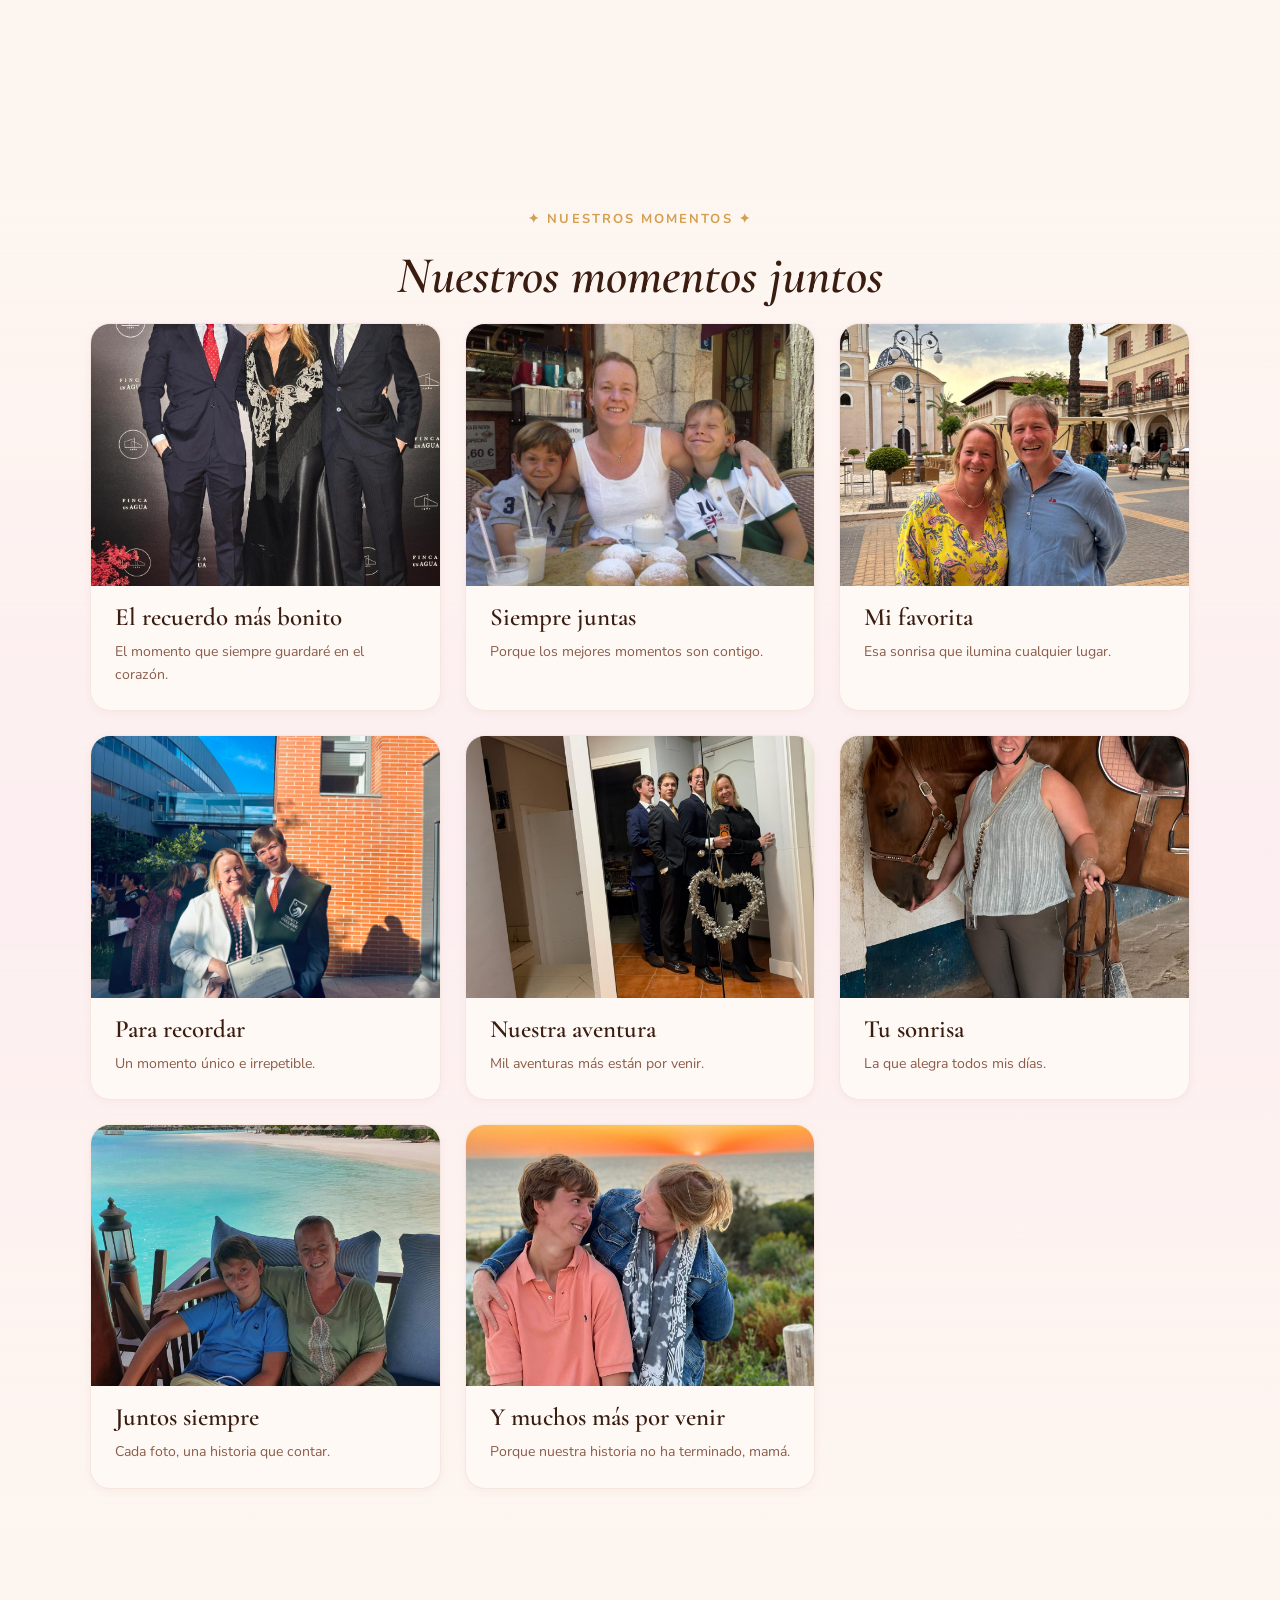
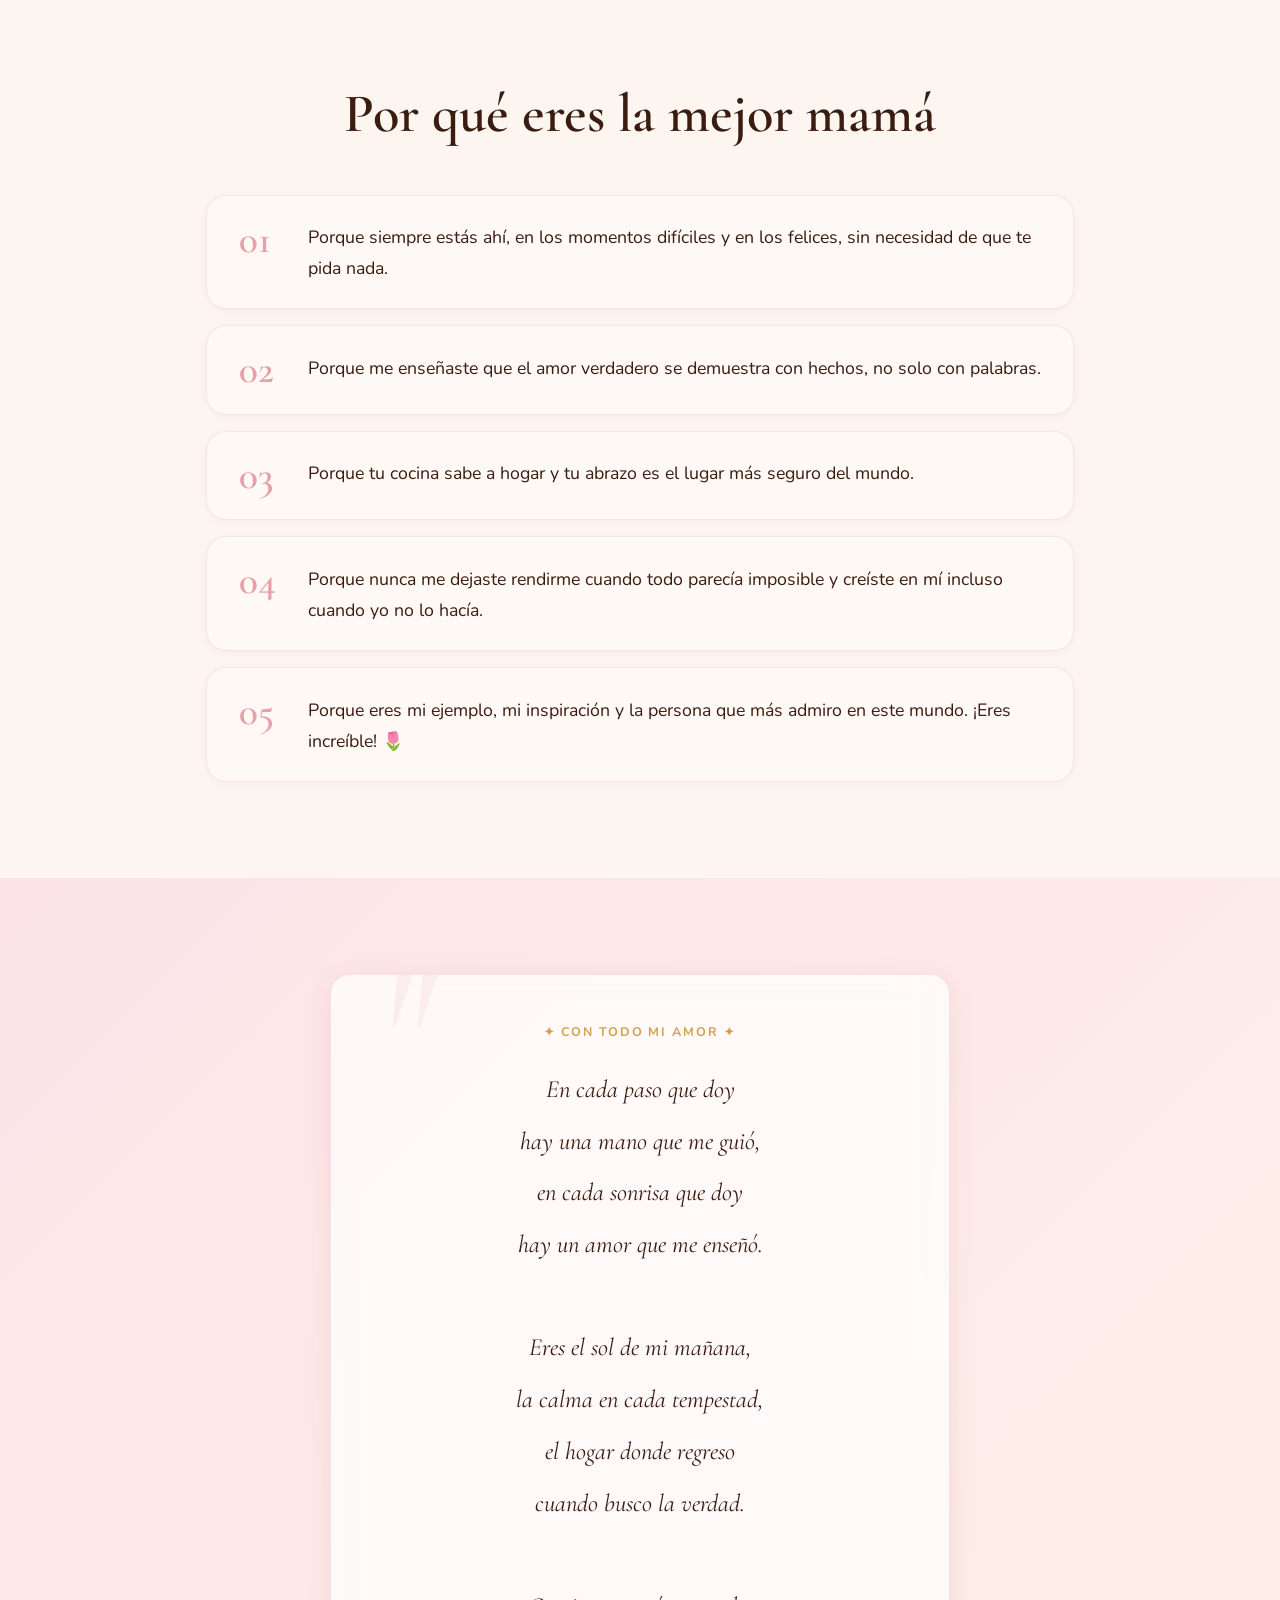
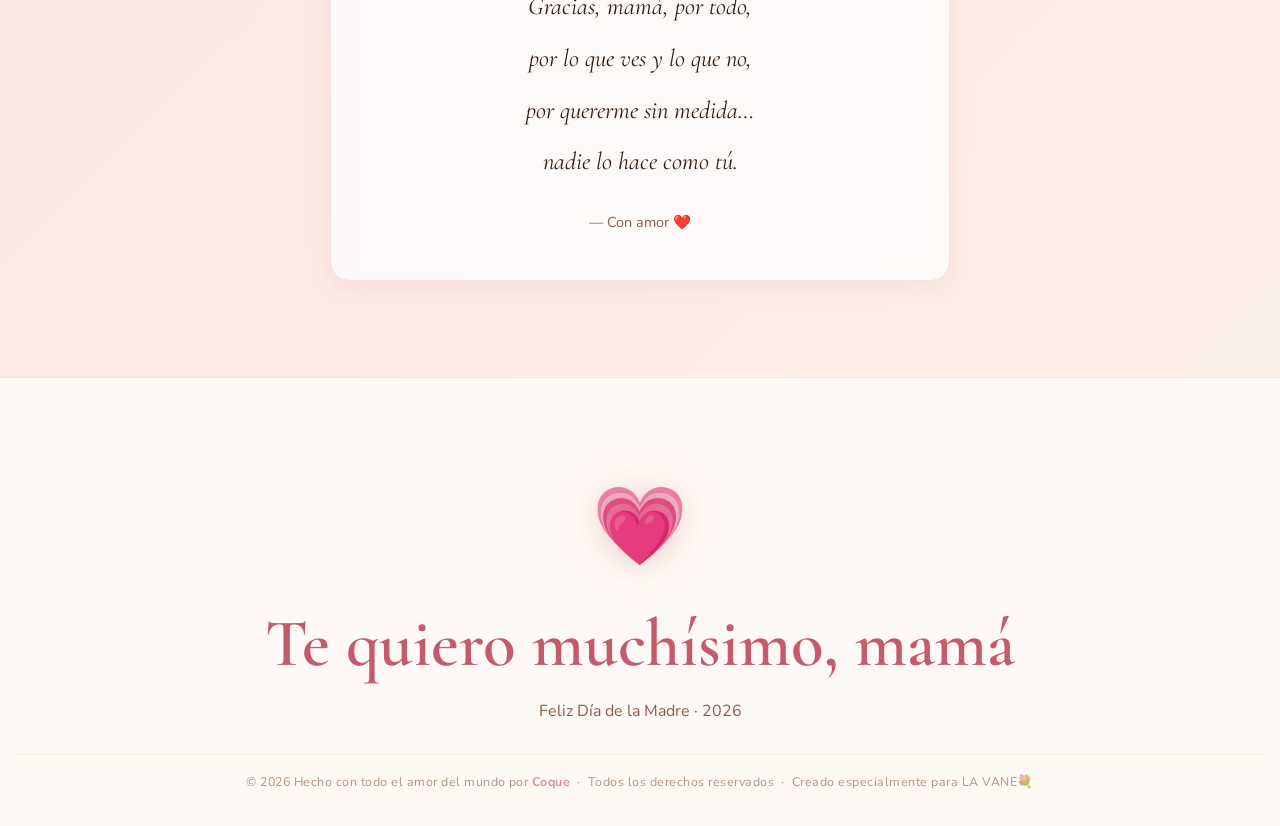
==== commit f8f7b5fb: "2" ====
--- a/index.html
+++ b/index.html
@@ -118,7 +118,7 @@
       <div class="photo-card">
         <img src="images/WhatsApp Image 2026-05-03 at 11.19.57.jpeg" alt="Juntas siempre" loading="lazy">
         <div class="photo-caption">
-          <h3>Juntas siempre</h3>
+          <h3>Juntos siempre</h3>
           <p>Cada foto, una historia que contar.</p>
         </div>
       </div>
@@ -194,7 +194,7 @@
         © 2026 Hecho con todo el amor del mundo por
         <a href="#">Coque</a>
         &nbsp;·&nbsp; Todos los derechos reservados
-        &nbsp;·&nbsp; Creado especialmente para mamá 💐
+        &nbsp;·&nbsp; Creado especialmente para LA VANE💐
       </p>
     </div>
   </footer>
